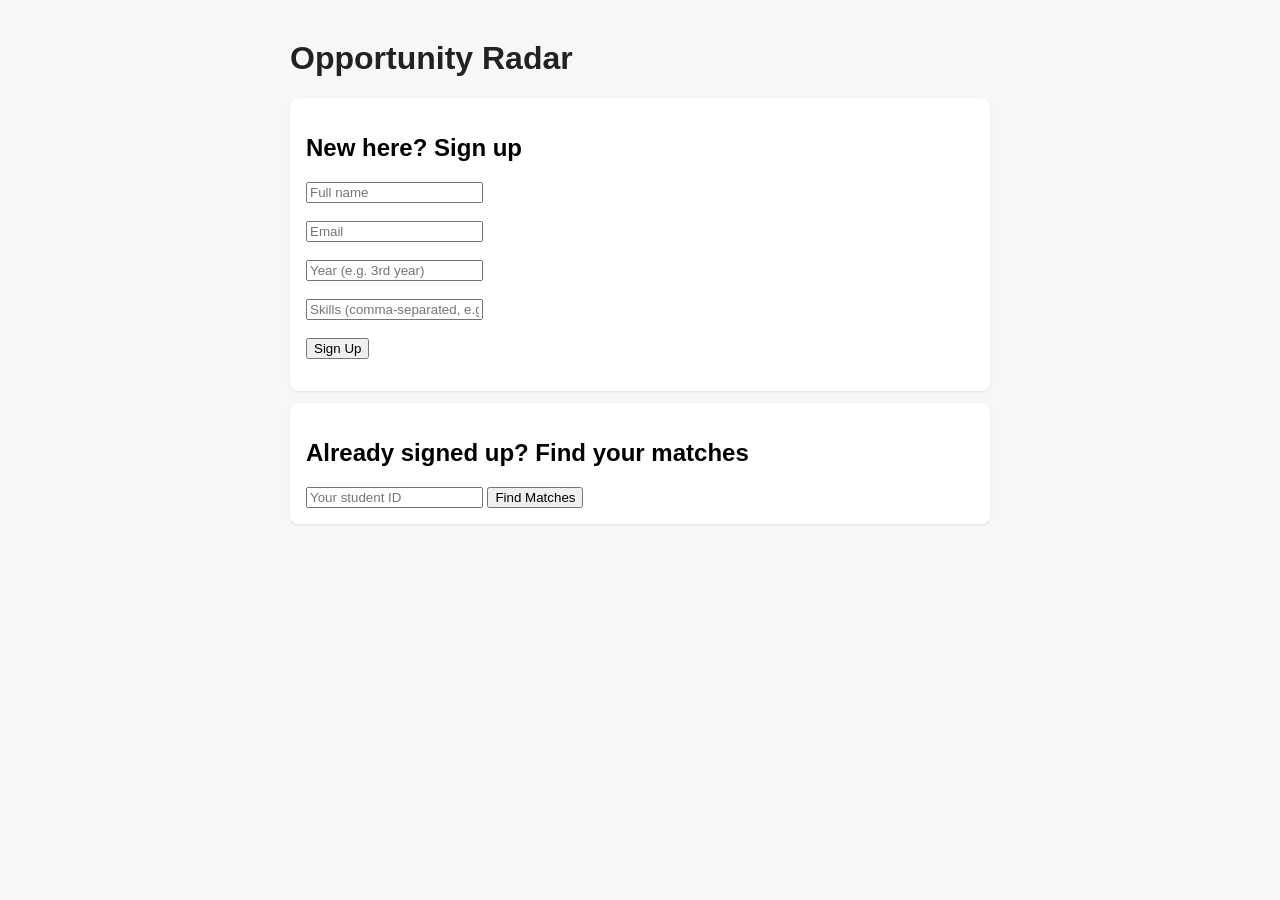
==== frontend/index.html @ 088f548d "Add signup form with auto-fill to matches" ====
<!DOCTYPE html>
<html lang="en">
<head>
  <meta charset="UTF-8">
  <title>Opportunity Radar</title>
  <style>
    body {
      font-family: Arial, sans-serif;
      max-width: 700px;
      margin: 40px auto;
      padding: 0 20px;
      background: #f7f7f7;
    }
    h1 {
      color: #222;
    }
    .card {
      background: white;
      border-radius: 8px;
      padding: 16px;
      margin-bottom: 12px;
      box-shadow: 0 1px 3px rgba(0,0,0,0.1);
    }
    .score {
      font-weight: bold;
      color: #0a7d32;
    }
  </style>
</head>
<body>
  <h1>Opportunity Radar</h1>

  <div class="card">
    <h2>New here? Sign up</h2>
    <input type="text" id="name" placeholder="Full name" /><br><br>
    <input type="email" id="email" placeholder="Email" /><br><br>
    <input type="text" id="year" placeholder="Year (e.g. 3rd year)" /><br><br>
    <input type="text" id="skills" placeholder="Skills (comma-separated, e.g. python,sql)" /><br><br>
    <button onclick="signup()">Sign Up</button>
    <p id="signupResult"></p>
  </div>

  <div class="card">
    <h2>Already signed up? Find your matches</h2>
    <input type="number" id="studentId" placeholder="Your student ID" />
    <button onclick="loadMatches()">Find Matches</button>
  </div>

  <div id="results"></div>

  <script>
    async function signup() {
      const name = document.getElementById("name").value;
      const email = document.getElementById("email").value;
      const year = document.getElementById("year").value;
      const skills = document.getElementById("skills").value;
      const resultEl = document.getElementById("signupResult");

      if (!name || !email || !year || !skills) {
        resultEl.innerHTML = "Please fill in all fields.";
        return;
      }

      resultEl.innerHTML = "Signing up...";

      try {
        const params = new URLSearchParams({ name, email, year, skills });
        const response = await fetch(`http://127.0.0.1:8000/students?${params}`, {
          method: "POST"
        });
        const data = await response.json();

        resultEl.innerHTML = `Signed up! Your student ID is <strong>${data.id}</strong>. Use it below to see your matches.`;
        document.getElementById("studentId").value = data.id;
      } catch (err) {
        resultEl.innerHTML = "Signup failed. Is the backend running?";
      }
    }

    async function loadMatches() {
      const studentId = document.getElementById("studentId").value;
      const resultsDiv = document.getElementById("results");
      resultsDiv.innerHTML = "Loading...";

      try {
        const response = await fetch(`http://127.0.0.1:8000/students/${studentId}/matches`);
        const data = await response.json();

        if (data.error) {
          resultsDiv.innerHTML = `<p>${data.error}</p>`;
          return;
        }

        resultsDiv.innerHTML = `<h2>Matches for ${data.student}</h2>`;
        data.matches.forEach(match => {
          resultsDiv.innerHTML += `
            <div class="card">
              <h3>${match.title}</h3>
              <p>Type: ${match.type} | Deadline: ${match.deadline}</p>
              <p class="score">Match Score: ${match.match_score}</p>
            </div>
          `;
        });
      } catch (err) {
        resultsDiv.innerHTML = "Error loading matches. Is the backend server running?";
      }
    }
  </script>
</body>
</html>
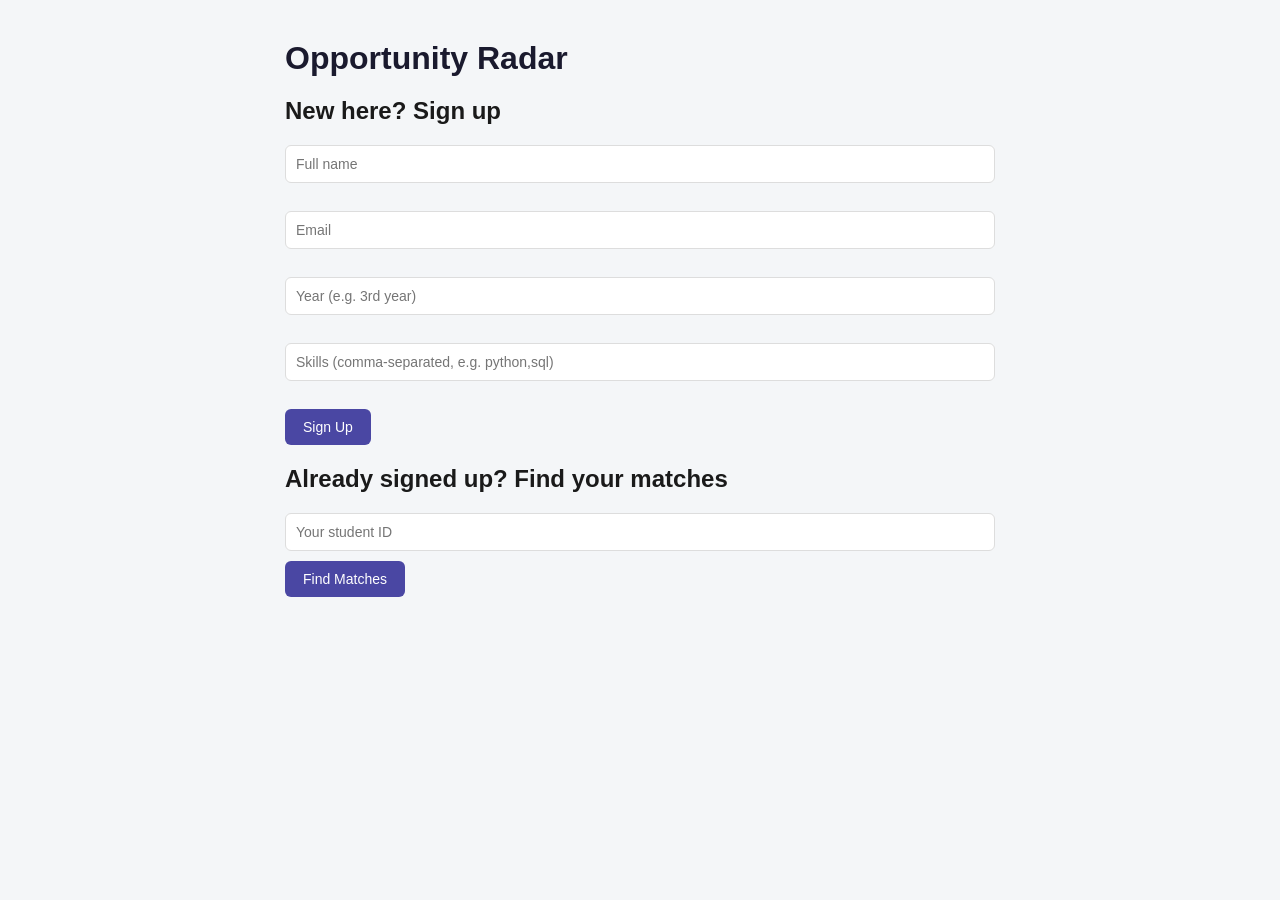
==== commit a63bba20: "Clean up test data, polish frontend styling and match score colors" ====
--- a/frontend/index.html
+++ b/frontend/index.html
@@ -4,28 +4,94 @@
   <meta charset="UTF-8">
   <title>Opportunity Radar</title>
   <style>
-    body {
-      font-family: Arial, sans-serif;
-      max-width: 700px;
-      margin: 40px auto;
-      padding: 0 20px;
-      background: #f7f7f7;
-    }
-    h1 {
-      color: #222;
-    }
-    .card {
-      background: white;
-      border-radius: 8px;
-      padding: 16px;
-      margin-bottom: 12px;
-      box-shadow: 0 1px 3px rgba(0,0,0,0.1);
-    }
-    .score {
-      font-weight: bold;
-      color: #0a7d32;
-    }
-  </style>
+  * {
+    box-sizing: border-box;
+  }
+  body {
+    font-family: 'Segoe UI', Arial, sans-serif;
+    max-width: 750px;
+    margin: 40px auto;
+    padding: 0 20px;
+    background: #f4f6f8;
+    color: #1a1a1a;
+  }
+  h1 {
+    color: #1a1a2e;
+    margin-bottom: 4px;
+  }
+  .subtitle {
+    color: #666;
+    margin-bottom: 24px;
+  }
+  .panel {
+    background: white;
+    border-radius: 10px;
+    padding: 20px;
+    margin-bottom: 20px;
+    box-shadow: 0 2px 6px rgba(0,0,0,0.08);
+  }
+  .panel h2 {
+    margin-top: 0;
+    font-size: 18px;
+    color: #1a1a2e;
+  }
+  input {
+    width: 100%;
+    padding: 10px;
+    margin-bottom: 10px;
+    border: 1px solid #ddd;
+    border-radius: 6px;
+    font-size: 14px;
+  }
+  button {
+    background: #4a47a3;
+    color: white;
+    border: none;
+    padding: 10px 18px;
+    border-radius: 6px;
+    font-size: 14px;
+    cursor: pointer;
+  }
+  button:hover {
+    background: #3a3880;
+  }
+  .match-card {
+    background: white;
+    border-radius: 10px;
+    padding: 16px 20px;
+    margin-bottom: 10px;
+    box-shadow: 0 1px 4px rgba(0,0,0,0.08);
+    border-left: 4px solid #ddd;
+  }
+  .match-card.high { border-left-color: #22a35e; }
+  .match-card.medium { border-left-color: #e3a008; }
+  .match-card.low { border-left-color: #ccc; }
+  .match-card h3 {
+    margin: 0 0 6px 0;
+    font-size: 16px;
+  }
+  .meta {
+    color: #777;
+    font-size: 13px;
+    margin: 4px 0;
+  }
+  .badge {
+    display: inline-block;
+    padding: 2px 8px;
+    border-radius: 12px;
+    font-size: 12px;
+    background: #eee;
+    color: #444;
+    text-transform: capitalize;
+  }
+  .score {
+    font-weight: bold;
+    font-size: 14px;
+  }
+  .score.high { color: #22a35e; }
+  .score.medium { color: #c78a00; }
+  .score.low { color: #999; }
+</style>
 </head>
 <body>
   <h1>Opportunity Radar</h1>
@@ -93,14 +159,18 @@
 
         resultsDiv.innerHTML = `<h2>Matches for ${data.student}</h2>`;
         data.matches.forEach(match => {
-          resultsDiv.innerHTML += `
-            <div class="card">
-              <h3>${match.title}</h3>
-              <p>Type: ${match.type} | Deadline: ${match.deadline}</p>
-              <p class="score">Match Score: ${match.match_score}</p>
-            </div>
-          `;
-        });
+  let level = "low";
+  if (match.match_score >= 0.6) level = "high";
+  else if (match.match_score >= 0.3) level = "medium";
+
+  resultsDiv.innerHTML += `
+    <div class="match-card ${level}">
+      <h3>${match.title}</h3>
+      <p class="meta"><span class="badge">${match.type}</span> &nbsp; Deadline: ${match.deadline}</p>
+      <p class="score ${level}">Match Score: ${Math.round(match.match_score * 100)}%</p>
+    </div>
+  `;
+});
       } catch (err) {
         resultsDiv.innerHTML = "Error loading matches. Is the backend server running?";
       }
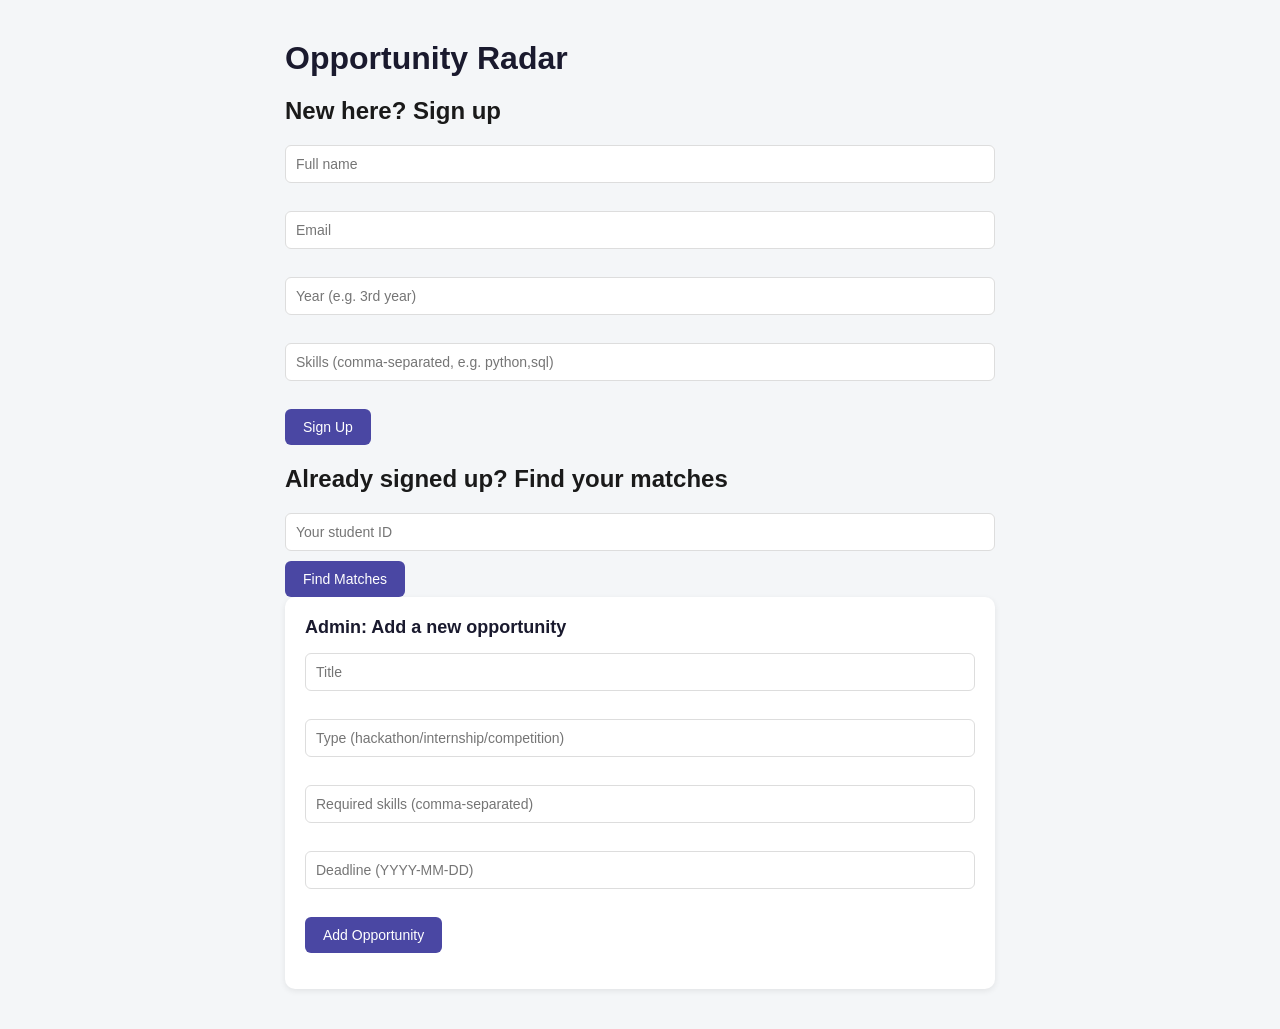
==== commit 9f3402c3: "Add admin form to create new opportunities from the frontend" ====
--- a/frontend/index.html
+++ b/frontend/index.html
@@ -88,6 +88,11 @@
     font-weight: bold;
     font-size: 14px;
   }
+  .breakdown {
+  font-size: 12px;
+  color: #999;
+  margin-top: 4px;
+}
   .score.high { color: #22a35e; }
   .score.medium { color: #c78a00; }
   .score.low { color: #999; }
@@ -112,6 +117,16 @@
     <button onclick="loadMatches()">Find Matches</button>
   </div>
 
+  <div class="panel">
+  <h2>Admin: Add a new opportunity</h2>
+  <input type="text" id="oppTitle" placeholder="Title" /><br><br>
+  <input type="text" id="oppType" placeholder="Type (hackathon/internship/competition)" /><br><br>
+  <input type="text" id="oppSkills" placeholder="Required skills (comma-separated)" /><br><br>
+  <input type="text" id="oppDeadline" placeholder="Deadline (YYYY-MM-DD)" /><br><br>
+  <button onclick="addOpportunity()">Add Opportunity</button>
+  <p id="addOppResult"></p>
+</div>
+
   <div id="results"></div>
 
   <script>
@@ -143,6 +158,39 @@
       }
     }
 
+    async function addOpportunity() {
+  const title = document.getElementById("oppTitle").value;
+  const type = document.getElementById("oppType").value;
+  const skills = document.getElementById("oppSkills").value;
+  const deadline = document.getElementById("oppDeadline").value;
+  const resultEl = document.getElementById("addOppResult");
+
+  if (!title || !type || !skills || !deadline) {
+    resultEl.innerHTML = "Please fill in all fields.";
+    return;
+  }
+
+  resultEl.innerHTML = "Adding...";
+
+  try {
+    const params = new URLSearchParams({ title, type, skills, deadline });
+    const response = await fetch(`http://127.0.0.1:8000/opportunities?${params}`, {
+      method: "POST"
+    });
+    const data = await response.json();
+
+    resultEl.innerHTML = `Added "${data.title}" successfully!`;
+
+    // Clear the form
+    document.getElementById("oppTitle").value = "";
+    document.getElementById("oppType").value = "";
+    document.getElementById("oppSkills").value = "";
+    document.getElementById("oppDeadline").value = "";
+  } catch (err) {
+    resultEl.innerHTML = "Failed to add opportunity. Is the backend running?";
+  }
+}
+
     async function loadMatches() {
       const studentId = document.getElementById("studentId").value;
       const resultsDiv = document.getElementById("results");
@@ -168,6 +216,7 @@
       <h3>${match.title}</h3>
       <p class="meta"><span class="badge">${match.type}</span> &nbsp; Deadline: ${match.deadline}</p>
       <p class="score ${level}">Match Score: ${Math.round(match.match_score * 100)}%</p>
+      <p class="breakdown">Skill fit: ${Math.round(match.skill_score * 100)}% &nbsp; | &nbsp; Urgency: ${Math.round(match.urgency_score * 100)}%</p>
     </div>
   `;
 });
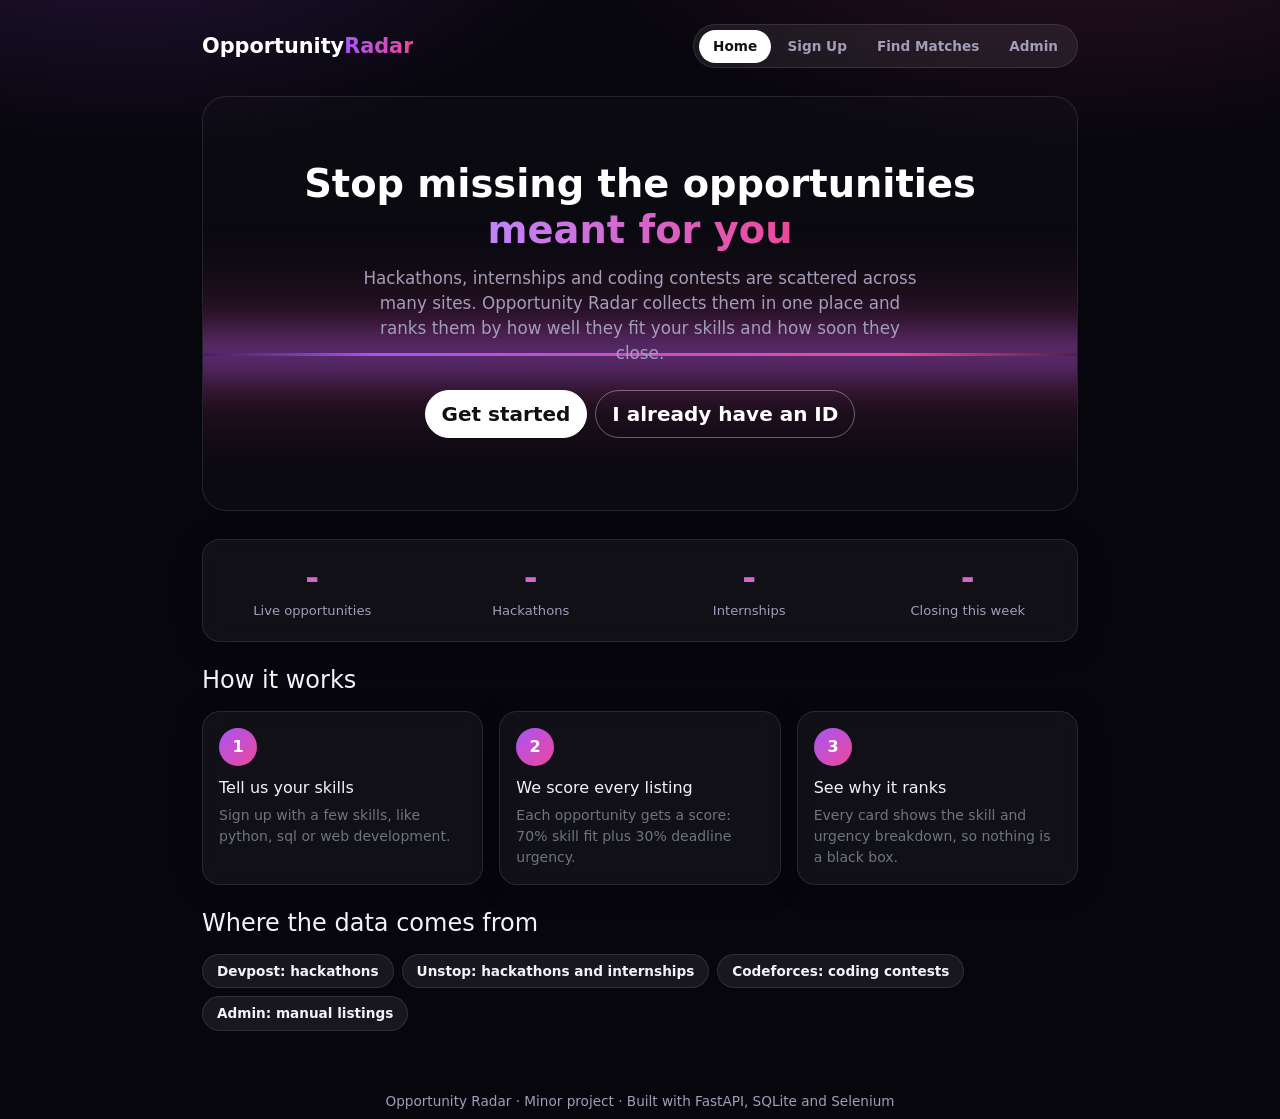
==== commit 5ac9d8f2: "Dark glow theme inspired by reference design" ====
--- a/frontend/index.html
+++ b/frontend/index.html
@@ -1,229 +1,148 @@
-<!DOCTYPE html>
-<html lang="en">
-<head>
-  <meta charset="UTF-8">
-  <title>Opportunity Radar</title>
-  <style>
-  * {
-    box-sizing: border-box;
-  }
-  body {
-    font-family: 'Segoe UI', Arial, sans-serif;
-    max-width: 750px;
-    margin: 40px auto;
-    padding: 0 20px;
-    background: #f4f6f8;
-    color: #1a1a1a;
-  }
-  h1 {
-    color: #1a1a2e;
-    margin-bottom: 4px;
-  }
-  .subtitle {
-    color: #666;
-    margin-bottom: 24px;
-  }
-  .panel {
-    background: white;
-    border-radius: 10px;
-    padding: 20px;
-    margin-bottom: 20px;
-    box-shadow: 0 2px 6px rgba(0,0,0,0.08);
-  }
-  .panel h2 {
-    margin-top: 0;
-    font-size: 18px;
-    color: #1a1a2e;
-  }
-  input {
-    width: 100%;
-    padding: 10px;
-    margin-bottom: 10px;
-    border: 1px solid #ddd;
-    border-radius: 6px;
-    font-size: 14px;
-  }
-  button {
-    background: #4a47a3;
-    color: white;
-    border: none;
-    padding: 10px 18px;
-    border-radius: 6px;
-    font-size: 14px;
-    cursor: pointer;
-  }
-  button:hover {
-    background: #3a3880;
-  }
-  .match-card {
-    background: white;
-    border-radius: 10px;
-    padding: 16px 20px;
-    margin-bottom: 10px;
-    box-shadow: 0 1px 4px rgba(0,0,0,0.08);
-    border-left: 4px solid #ddd;
-  }
-  .match-card.high { border-left-color: #22a35e; }
-  .match-card.medium { border-left-color: #e3a008; }
-  .match-card.low { border-left-color: #ccc; }
-  .match-card h3 {
-    margin: 0 0 6px 0;
-    font-size: 16px;
-  }
-  .meta {
-    color: #777;
-    font-size: 13px;
-    margin: 4px 0;
-  }
-  .badge {
-    display: inline-block;
-    padding: 2px 8px;
-    border-radius: 12px;
-    font-size: 12px;
-    background: #eee;
-    color: #444;
-    text-transform: capitalize;
-  }
-  .score {
-    font-weight: bold;
-    font-size: 14px;
-  }
-  .breakdown {
-  font-size: 12px;
-  color: #999;
-  margin-top: 4px;
-}
-  .score.high { color: #22a35e; }
-  .score.medium { color: #c78a00; }
-  .score.low { color: #999; }
-</style>
-</head>
-<body>
-  <h1>Opportunity Radar</h1>
+<!doctype html>
+<html lang="en" data-bs-theme="dark">
+  <head>
+    <meta charset="UTF-8" />
+    <meta name="viewport" content="width=device-width, initial-scale=1" />
+    <title>Opportunity Radar</title>
+    <link
+      href="https://cdn.jsdelivr.net/npm/bootstrap@5.3.3/dist/css/bootstrap.min.css"
+      rel="stylesheet"
+    />
+    <link rel="stylesheet" href="style.css" />
+  </head>
+  <body>
+    <main class="container py-4" style="max-width: 900px">
+      <div class="topbar">
+        <a class="logo" href="index.html">Opportunity<span>Radar</span></a>
+        <ul class="nav nav-pills">
+          <li class="nav-item">
+            <a class="nav-link active" href="index.html">Home</a>
+          </li>
+          <li class="nav-item">
+            <a class="nav-link" href="signup.html">Sign Up</a>
+          </li>
+          <li class="nav-item">
+            <a class="nav-link" href="matches.html">Find Matches</a>
+          </li>
+          <li class="nav-item">
+            <a class="nav-link" href="admin.html">Admin</a>
+          </li>
+        </ul>
+      </div>
 
-  <div class="card">
-    <h2>New here? Sign up</h2>
-    <input type="text" id="name" placeholder="Full name" /><br><br>
-    <input type="email" id="email" placeholder="Email" /><br><br>
-    <input type="text" id="year" placeholder="Year (e.g. 3rd year)" /><br><br>
-    <input type="text" id="skills" placeholder="Skills (comma-separated, e.g. python,sql)" /><br><br>
-    <button onclick="signup()">Sign Up</button>
-    <p id="signupResult"></p>
-  </div>
+      <section class="hero">
+        <h1>
+          Stop missing the opportunities <span class="grad">meant for you</span>
+        </h1>
+        <p>
+          Hackathons, internships and coding contests are scattered across many
+          sites. Opportunity Radar collects them in one place and ranks them by
+          how well they fit your skills and how soon they close.
+        </p>
+        <div class="d-flex flex-wrap gap-2 mt-4">
+          <a href="signup.html" class="btn btn-accent btn-lg">Get started</a>
+          <a href="matches.html" class="btn btn-ghost btn-lg"
+            >I already have an ID</a
+          >
+        </div>
+      </section>
 
-  <div class="card">
-    <h2>Already signed up? Find your matches</h2>
-    <input type="number" id="studentId" placeholder="Your student ID" />
-    <button onclick="loadMatches()">Find Matches</button>
-  </div>
+      <div class="card mb-4">
+        <div class="row g-0">
+          <div class="col-6 col-md-3 stat">
+            <div class="num" id="sTotal">-</div>
+            <div class="lbl">Live opportunities</div>
+          </div>
+          <div class="col-6 col-md-3 stat">
+            <div class="num" id="sHack">-</div>
+            <div class="lbl">Hackathons</div>
+          </div>
+          <div class="col-6 col-md-3 stat">
+            <div class="num" id="sIntern">-</div>
+            <div class="lbl">Internships</div>
+          </div>
+          <div class="col-6 col-md-3 stat">
+            <div class="num" id="sWeek">-</div>
+            <div class="lbl">Closing this week</div>
+          </div>
+        </div>
+      </div>
 
-  <div class="panel">
-  <h2>Admin: Add a new opportunity</h2>
-  <input type="text" id="oppTitle" placeholder="Title" /><br><br>
-  <input type="text" id="oppType" placeholder="Type (hackathon/internship/competition)" /><br><br>
-  <input type="text" id="oppSkills" placeholder="Required skills (comma-separated)" /><br><br>
-  <input type="text" id="oppDeadline" placeholder="Deadline (YYYY-MM-DD)" /><br><br>
-  <button onclick="addOpportunity()">Add Opportunity</button>
-  <p id="addOppResult"></p>
-</div>
+      <h2 class="h4 mb-3">How it works</h2>
+      <div class="row g-3 mb-4">
+        <div class="col-md-4">
+          <div class="card h-100">
+            <div class="card-body">
+              <div class="step-num">1</div>
+              <h3 class="h6">Tell us your skills</h3>
+              <p class="text-secondary small mb-0">
+                Sign up with a few skills, like python, sql or web development.
+              </p>
+            </div>
+          </div>
+        </div>
+        <div class="col-md-4">
+          <div class="card h-100">
+            <div class="card-body">
+              <div class="step-num">2</div>
+              <h3 class="h6">We score every listing</h3>
+              <p class="text-secondary small mb-0">
+                Each opportunity gets a score: 70% skill fit plus 30% deadline
+                urgency.
+              </p>
+            </div>
+          </div>
+        </div>
+        <div class="col-md-4">
+          <div class="card h-100">
+            <div class="card-body">
+              <div class="step-num">3</div>
+              <h3 class="h6">See why it ranks</h3>
+              <p class="text-secondary small mb-0">
+                Every card shows the skill and urgency breakdown, so nothing is
+                a black box.
+              </p>
+            </div>
+          </div>
+        </div>
+      </div>
 
-  <div id="results"></div>
+      <h2 class="h4 mb-3">Where the data comes from</h2>
+      <div class="d-flex flex-wrap gap-2 mb-2">
+        <span class="source-pill">Devpost: hackathons</span>
+        <span class="source-pill">Unstop: hackathons and internships</span>
+        <span class="source-pill">Codeforces: coding contests</span>
+        <span class="source-pill">Admin: manual listings</span>
+      </div>
+    </main>
 
-  <script>
-    async function signup() {
-      const name = document.getElementById("name").value;
-      const email = document.getElementById("email").value;
-      const year = document.getElementById("year").value;
-      const skills = document.getElementById("skills").value;
-      const resultEl = document.getElementById("signupResult");
+    <footer>
+      Opportunity Radar &middot; Minor project &middot; Built with FastAPI,
+      SQLite and Selenium
+    </footer>
 
-      if (!name || !email || !year || !skills) {
-        resultEl.innerHTML = "Please fill in all fields.";
-        return;
+    <script>
+      function daysLeft(d) {
+        const t = new Date();
+        t.setHours(0, 0, 0, 0);
+        return Math.round((new Date(d + "T00:00:00") - t) / 86400000);
       }
-
-      resultEl.innerHTML = "Signing up...";
-
-      try {
-        const params = new URLSearchParams({ name, email, year, skills });
-        const response = await fetch(`http://127.0.0.1:8000/students?${params}`, {
-          method: "POST"
-        });
-        const data = await response.json();
-
-        resultEl.innerHTML = `Signed up! Your student ID is <strong>${data.id}</strong>. Use it below to see your matches.`;
-        document.getElementById("studentId").value = data.id;
-      } catch (err) {
-        resultEl.innerHTML = "Signup failed. Is the backend running?";
-      }
-    }
-
-    async function addOpportunity() {
-  const title = document.getElementById("oppTitle").value;
-  const type = document.getElementById("oppType").value;
-  const skills = document.getElementById("oppSkills").value;
-  const deadline = document.getElementById("oppDeadline").value;
-  const resultEl = document.getElementById("addOppResult");
-
-  if (!title || !type || !skills || !deadline) {
-    resultEl.innerHTML = "Please fill in all fields.";
-    return;
-  }
-
-  resultEl.innerHTML = "Adding...";
-
-  try {
-    const params = new URLSearchParams({ title, type, skills, deadline });
-    const response = await fetch(`http://127.0.0.1:8000/opportunities?${params}`, {
-      method: "POST"
-    });
-    const data = await response.json();
-
-    resultEl.innerHTML = `Added "${data.title}" successfully!`;
-
-    // Clear the form
-    document.getElementById("oppTitle").value = "";
-    document.getElementById("oppType").value = "";
-    document.getElementById("oppSkills").value = "";
-    document.getElementById("oppDeadline").value = "";
-  } catch (err) {
-    resultEl.innerHTML = "Failed to add opportunity. Is the backend running?";
-  }
-}
-
-    async function loadMatches() {
-      const studentId = document.getElementById("studentId").value;
-      const resultsDiv = document.getElementById("results");
-      resultsDiv.innerHTML = "Loading...";
-
-      try {
-        const response = await fetch(`http://127.0.0.1:8000/students/${studentId}/matches`);
-        const data = await response.json();
-
-        if (data.error) {
-          resultsDiv.innerHTML = `<p>${data.error}</p>`;
-          return;
-        }
-
-        resultsDiv.innerHTML = `<h2>Matches for ${data.student}</h2>`;
-        data.matches.forEach(match => {
-  let level = "low";
-  if (match.match_score >= 0.6) level = "high";
-  else if (match.match_score >= 0.3) level = "medium";
-
-  resultsDiv.innerHTML += `
-    <div class="match-card ${level}">
-      <h3>${match.title}</h3>
-      <p class="meta"><span class="badge">${match.type}</span> &nbsp; Deadline: ${match.deadline}</p>
-      <p class="score ${level}">Match Score: ${Math.round(match.match_score * 100)}%</p>
-      <p class="breakdown">Skill fit: ${Math.round(match.skill_score * 100)}% &nbsp; | &nbsp; Urgency: ${Math.round(match.urgency_score * 100)}%</p>
-    </div>
-  `;
-});
-      } catch (err) {
-        resultsDiv.innerHTML = "Error loading matches. Is the backend server running?";
-      }
-    }
-  </script>
-</body>
-</html>+      fetch("http://127.0.0.1:8000/opportunities")
+        .then((r) => r.json())
+        .then((list) => {
+          const open = list.filter((o) => daysLeft(o.deadline) >= 0);
+          document.getElementById("sTotal").textContent = open.length;
+          document.getElementById("sHack").textContent = open.filter(
+            (o) => o.type === "hackathon",
+          ).length;
+          document.getElementById("sIntern").textContent = open.filter(
+            (o) => o.type === "internship",
+          ).length;
+          document.getElementById("sWeek").textContent = open.filter(
+            (o) => daysLeft(o.deadline) <= 7,
+          ).length;
+        })
+        .catch(() => {}); // if the backend is off, the stats just stay as "-"
+    </script>
+  </body>
+</html>
--- a/frontend/style.css
+++ b/frontend/style.css
@@ -0,0 +1,325 @@
+:root {
+  --brand: #a855f7; /* purple */
+  --brand-dark: #9333ea;
+  --brand-rgb: 168, 85, 247;
+  --pink: #ec4899; /* magenta glow */
+  --page-bg: #07060d; /* near-black with a purple tint */
+  --card-bg: rgba(255, 255, 255, 0.045);
+  --ink: #f4f1fb;
+  --muted: #a39db8;
+  --line: rgba(255, 255, 255, 0.1);
+  --soft: rgba(255, 255, 255, 0.07);
+}
+
+[data-bs-theme="dark"] {
+  --bs-primary: var(--brand);
+  --bs-primary-rgb: var(--brand-rgb);
+  --bs-body-bg: var(--page-bg);
+  --bs-body-color: var(--ink);
+  --bs-secondary-color: var(--muted);
+  --bs-border-color: var(--line);
+  --bs-link-color: #c084fc;
+  --bs-link-hover-color: #e9d5ff;
+}
+
+body {
+  background:
+    radial-gradient(
+      900px 400px at 85% -10%,
+      rgba(236, 72, 153, 0.16),
+      transparent 60%
+    ),
+    radial-gradient(
+      800px 400px at 10% -10%,
+      rgba(168, 85, 247, 0.18),
+      transparent 60%
+    ),
+    var(--page-bg);
+  background-attachment: fixed;
+  color: var(--ink);
+  min-height: 100vh;
+  display: flex;
+  flex-direction: column;
+}
+main {
+  flex: 1;
+}
+
+/* Top bar: glass pill nav */
+.topbar {
+  display: flex;
+  justify-content: space-between;
+  align-items: center;
+  flex-wrap: wrap;
+  gap: 12px;
+  margin-bottom: 28px;
+}
+.logo {
+  font-weight: 800;
+  font-size: 1.3rem;
+  color: #fff;
+  text-decoration: none;
+}
+.logo span {
+  background: linear-gradient(90deg, var(--brand), var(--pink));
+  -webkit-background-clip: text;
+  background-clip: text;
+  color: transparent;
+}
+.nav-pills {
+  background: var(--soft);
+  border: 1px solid var(--line);
+  border-radius: 999px;
+  padding: 5px;
+  gap: 2px;
+  backdrop-filter: blur(8px);
+}
+.nav-pills .nav-link {
+  color: var(--muted);
+  font-weight: 600;
+  font-size: 0.85rem;
+  border-radius: 999px;
+  padding: 6px 14px;
+}
+.nav-pills .nav-link:hover:not(.active) {
+  color: #fff;
+}
+.nav-pills .nav-link.active {
+  background: #fff;
+  color: #111;
+}
+
+/* Hero with glowing horizon line */
+.hero {
+  position: relative;
+  overflow: hidden;
+  text-align: center;
+  padding: 64px 28px 72px;
+  margin-bottom: 28px;
+  border-radius: 24px;
+  background: rgba(255, 255, 255, 0.02);
+  border: 1px solid var(--line);
+}
+.hero::before {
+  /* the glowing horizon */
+  content: "";
+  position: absolute;
+  left: -10%;
+  right: -10%;
+  top: 62%;
+  height: 3px;
+  background: linear-gradient(
+    90deg,
+    transparent,
+    var(--brand) 25%,
+    var(--pink) 75%,
+    transparent
+  );
+  box-shadow:
+    0 0 40px 14px rgba(var(--brand-rgb), 0.55),
+    0 0 90px 30px rgba(236, 72, 153, 0.35);
+}
+.hero > * {
+  position: relative;
+  z-index: 1;
+}
+.hero h1 {
+  font-weight: 800;
+  font-size: 2.4rem;
+  margin-bottom: 12px;
+  color: #fff;
+}
+.hero p {
+  color: var(--muted);
+  max-width: 560px;
+  margin: 0 auto;
+  font-size: 1.05rem;
+}
+.hero .d-flex {
+  justify-content: center;
+}
+.hero.small {
+  padding: 34px 28px 40px;
+}
+.hero.small h1 {
+  font-size: 1.7rem;
+  margin-bottom: 6px;
+}
+.hero.small p {
+  font-size: 0.98rem;
+}
+.hero.small::before {
+  top: 88%;
+  box-shadow:
+    0 0 30px 10px rgba(var(--brand-rgb), 0.45),
+    0 0 70px 20px rgba(236, 72, 153, 0.25);
+}
+.grad {
+  background: linear-gradient(90deg, #c084fc, var(--pink));
+  -webkit-background-clip: text;
+  background-clip: text;
+  color: transparent;
+}
+
+/* Buttons */
+.btn-primary {
+  --bs-btn-bg: var(--brand);
+  --bs-btn-border-color: var(--brand);
+  --bs-btn-hover-bg: var(--brand-dark);
+  --bs-btn-hover-border-color: var(--brand-dark);
+  --bs-btn-active-bg: var(--brand-dark);
+  --bs-btn-active-border-color: var(--brand-dark);
+  border-radius: 999px;
+  font-weight: 600;
+}
+.btn-accent {
+  background: #fff;
+  border-color: #fff;
+  color: #111;
+  font-weight: 700;
+  border-radius: 999px;
+}
+.btn-accent:hover {
+  background: #e9d5ff;
+  border-color: #e9d5ff;
+  color: #111;
+}
+.btn-ghost {
+  border: 1px solid rgba(255, 255, 255, 0.35);
+  color: #fff;
+  font-weight: 600;
+  border-radius: 999px;
+}
+.btn-ghost:hover {
+  background: rgba(255, 255, 255, 0.1);
+  color: #fff;
+}
+
+/* Glass cards and forms */
+.card {
+  background: var(--card-bg);
+  border: 1px solid var(--line);
+  border-radius: 18px;
+  backdrop-filter: blur(10px);
+  box-shadow: 0 4px 24px rgba(0, 0, 0, 0.35);
+  color: var(--ink);
+}
+.form-control,
+.form-select {
+  background-color: rgba(255, 255, 255, 0.05);
+  border-color: var(--line);
+  color: var(--ink);
+  padding: 0.6rem 0.8rem;
+}
+.form-control::placeholder {
+  color: #7d7794;
+}
+.form-control:focus,
+.form-select:focus {
+  background-color: rgba(255, 255, 255, 0.08);
+  border-color: var(--brand);
+  color: #fff;
+  box-shadow: 0 0 0 3px rgba(var(--brand-rgb), 0.25);
+}
+.form-select option {
+  background: #14111f;
+  color: #fff;
+}
+.form-check-input {
+  background-color: rgba(255, 255, 255, 0.1);
+  border-color: var(--line);
+}
+.form-check-input:checked {
+  background-color: var(--brand);
+  border-color: var(--brand);
+}
+
+/* Stats */
+.stat {
+  text-align: center;
+  padding: 20px 10px;
+}
+.stat .num {
+  font-size: 2.1rem;
+  font-weight: 800;
+  line-height: 1.1;
+  background: linear-gradient(90deg, #c084fc, var(--pink));
+  -webkit-background-clip: text;
+  background-clip: text;
+  color: transparent;
+}
+.stat .lbl {
+  font-size: 0.82rem;
+  color: var(--muted);
+  margin-top: 4px;
+}
+
+/* How it works */
+.step-num {
+  width: 38px;
+  height: 38px;
+  border-radius: 50%;
+  background: linear-gradient(135deg, var(--brand), var(--pink));
+  color: #fff;
+  display: flex;
+  align-items: center;
+  justify-content: center;
+  font-weight: 800;
+  margin-bottom: 12px;
+}
+
+/* Result cards */
+.match-card {
+  transition:
+    transform 0.15s,
+    border-color 0.15s,
+    box-shadow 0.15s;
+}
+.match-card:hover {
+  transform: translateY(-2px);
+  border-color: rgba(var(--brand-rgb), 0.55);
+  box-shadow: 0 8px 30px rgba(var(--brand-rgb), 0.22);
+}
+.score-num {
+  font-size: 1.5rem;
+  font-weight: 800;
+  white-space: nowrap;
+}
+.progress {
+  background: rgba(255, 255, 255, 0.08);
+}
+.chip {
+  font-size: 0.75rem;
+  background: var(--soft) !important;
+  color: #cfc9e4 !important;
+  border: 1px solid var(--line) !important;
+  font-weight: 500;
+}
+.empty-state {
+  text-align: center;
+  padding: 48px 20px;
+  color: var(--muted);
+}
+.empty-state .big {
+  font-size: 2.6rem;
+}
+
+.source-pill {
+  background: var(--soft);
+  border: 1px solid var(--line);
+  border-radius: 999px;
+  padding: 6px 14px;
+  font-size: 0.85rem;
+  font-weight: 600;
+  color: var(--ink);
+}
+
+.alert {
+  border-radius: 12px;
+}
+footer {
+  text-align: center;
+  color: var(--muted);
+  font-size: 0.85rem;
+  padding: 28px 0 8px;
+}
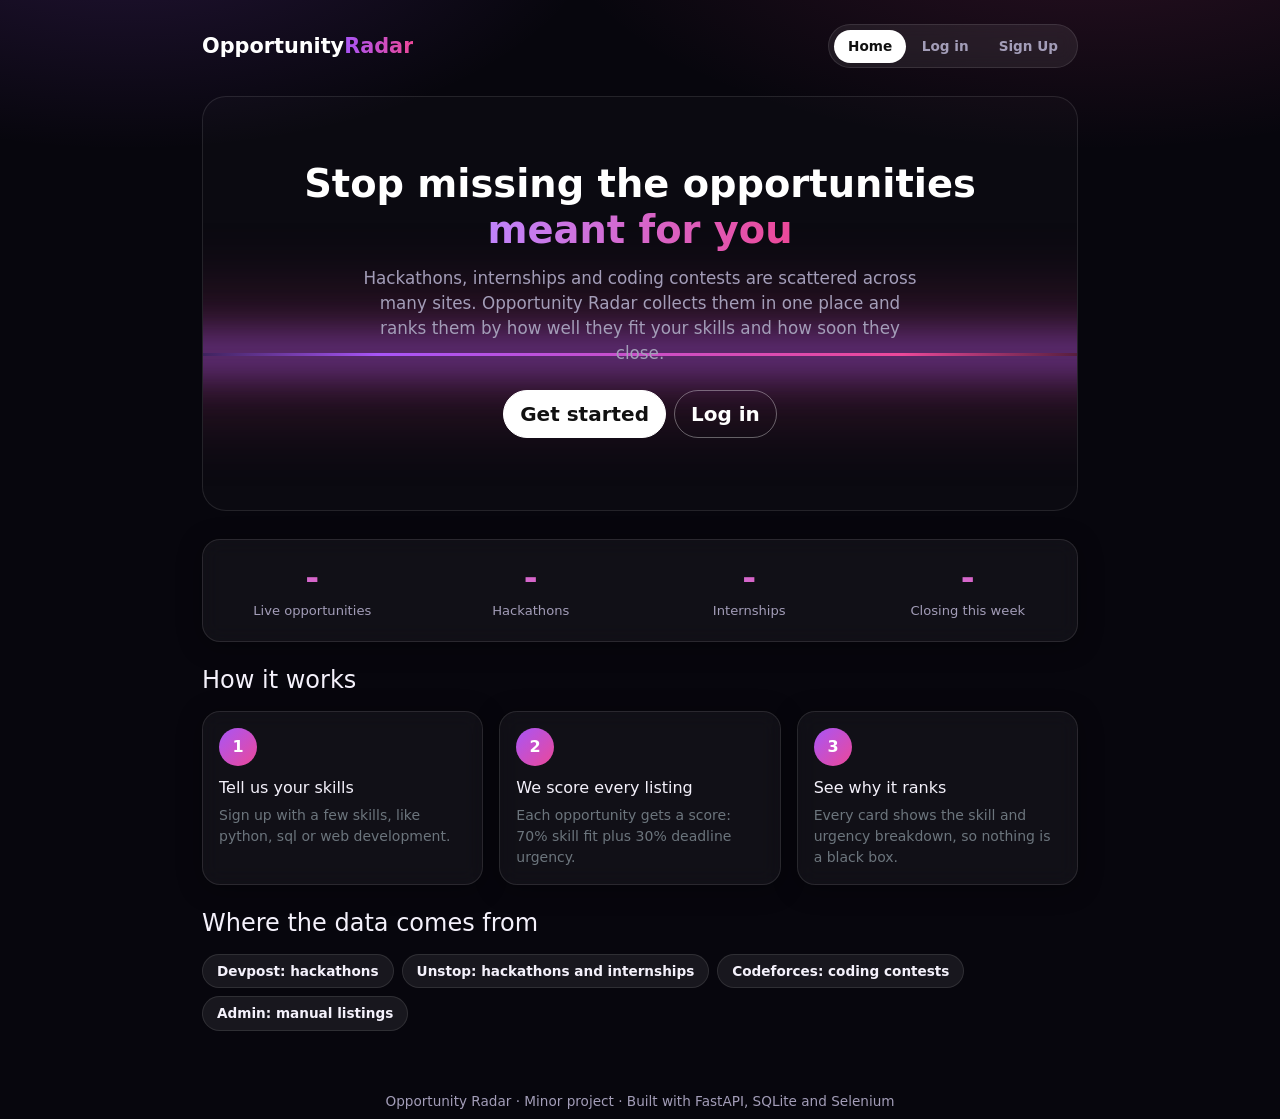
==== commit 90d43493: "Add login: password hashing, signed tokens, admin-only listings, new frontend" ====
--- a/frontend/index.html
+++ b/frontend/index.html
@@ -14,20 +14,7 @@
     <main class="container py-4" style="max-width: 900px">
       <div class="topbar">
         <a class="logo" href="index.html">Opportunity<span>Radar</span></a>
-        <ul class="nav nav-pills">
-          <li class="nav-item">
-            <a class="nav-link active" href="index.html">Home</a>
-          </li>
-          <li class="nav-item">
-            <a class="nav-link" href="signup.html">Sign Up</a>
-          </li>
-          <li class="nav-item">
-            <a class="nav-link" href="matches.html">Find Matches</a>
-          </li>
-          <li class="nav-item">
-            <a class="nav-link" href="admin.html">Admin</a>
-          </li>
-        </ul>
+        <ul class="nav nav-pills" id="nav"></ul>
       </div>
 
       <section class="hero">
@@ -39,12 +26,7 @@
           sites. Opportunity Radar collects them in one place and ranks them by
           how well they fit your skills and how soon they close.
         </p>
-        <div class="d-flex flex-wrap gap-2 mt-4">
-          <a href="signup.html" class="btn btn-accent btn-lg">Get started</a>
-          <a href="matches.html" class="btn btn-ghost btn-lg"
-            >I already have an ID</a
-          >
-        </div>
+        <div class="d-flex flex-wrap gap-2 mt-4" id="heroButtons"></div>
       </section>
 
       <div class="card mb-4">
@@ -121,13 +103,22 @@
       SQLite and Selenium
     </footer>
 
+    <script src="auth.js"></script>
     <script>
+      renderNav("home");
+
+      // Hero buttons depend on whether the user is logged in
+      document.getElementById("heroButtons").innerHTML = getSession()
+        ? '<a href="matches.html" class="btn btn-accent btn-lg">See my matches</a>'
+        : '<a href="signup.html" class="btn btn-accent btn-lg">Get started</a>' +
+          '<a href="login.html" class="btn btn-ghost btn-lg">Log in</a>';
+
       function daysLeft(d) {
         const t = new Date();
         t.setHours(0, 0, 0, 0);
         return Math.round((new Date(d + "T00:00:00") - t) / 86400000);
       }
-      fetch("http://127.0.0.1:8000/opportunities")
+      fetch(`${API}/opportunities`)
         .then((r) => r.json())
         .then((list) => {
           const open = list.filter((o) => daysLeft(o.deadline) >= 0);
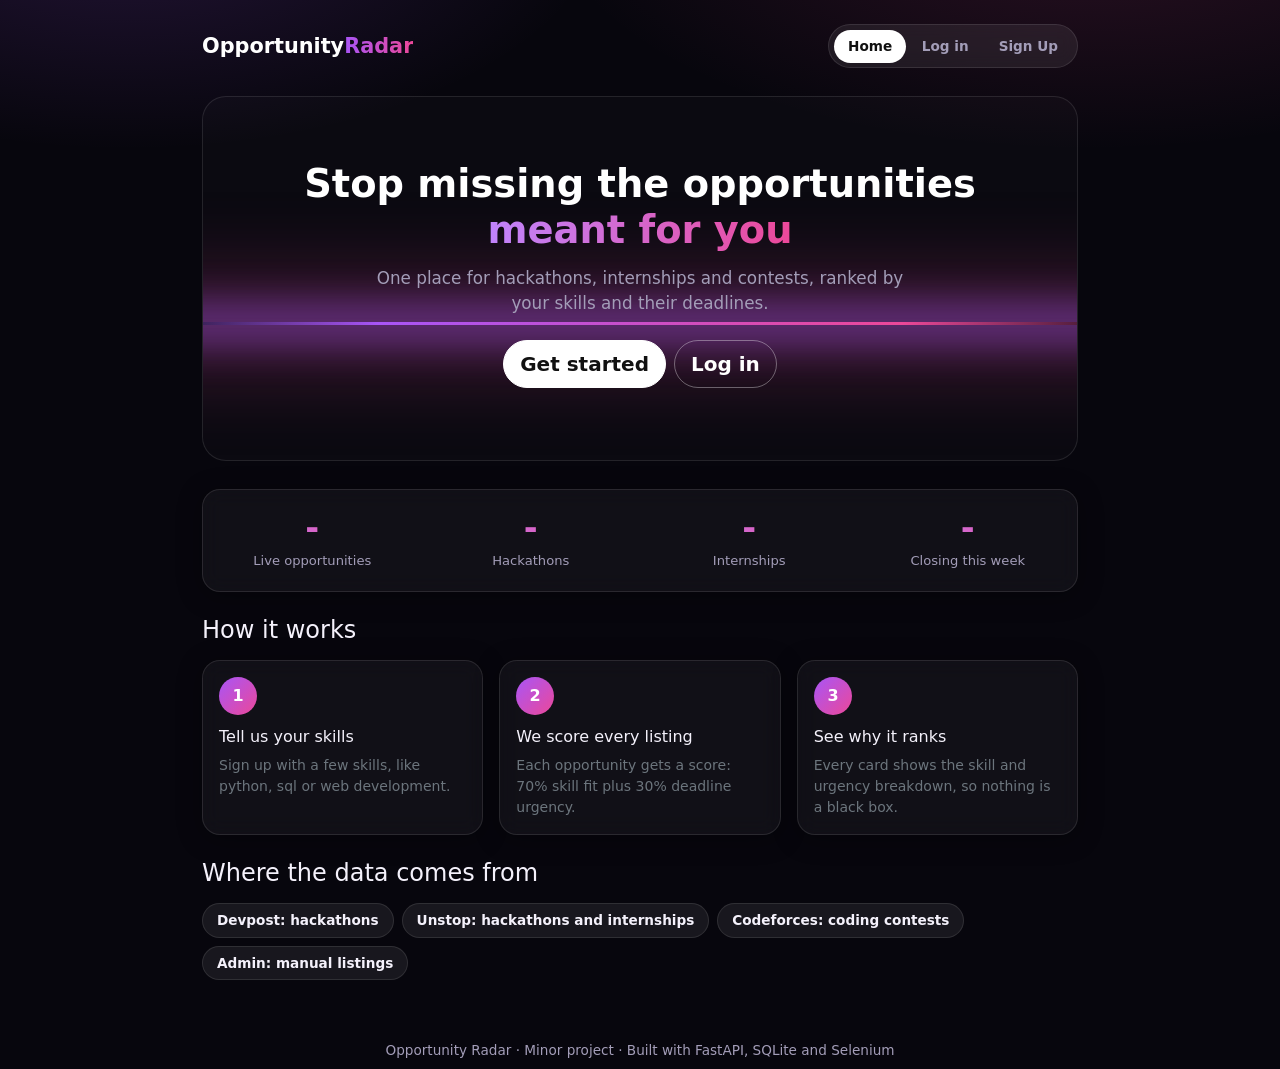
==== commit afe27590: "Shorten homepage tagline" ====
--- a/frontend/index.html
+++ b/frontend/index.html
@@ -22,9 +22,8 @@
           Stop missing the opportunities <span class="grad">meant for you</span>
         </h1>
         <p>
-          Hackathons, internships and coding contests are scattered across many
-          sites. Opportunity Radar collects them in one place and ranks them by
-          how well they fit your skills and how soon they close.
+          One place for hackathons, internships and contests, ranked by your
+          skills and their deadlines.
         </p>
         <div class="d-flex flex-wrap gap-2 mt-4" id="heroButtons"></div>
       </section>
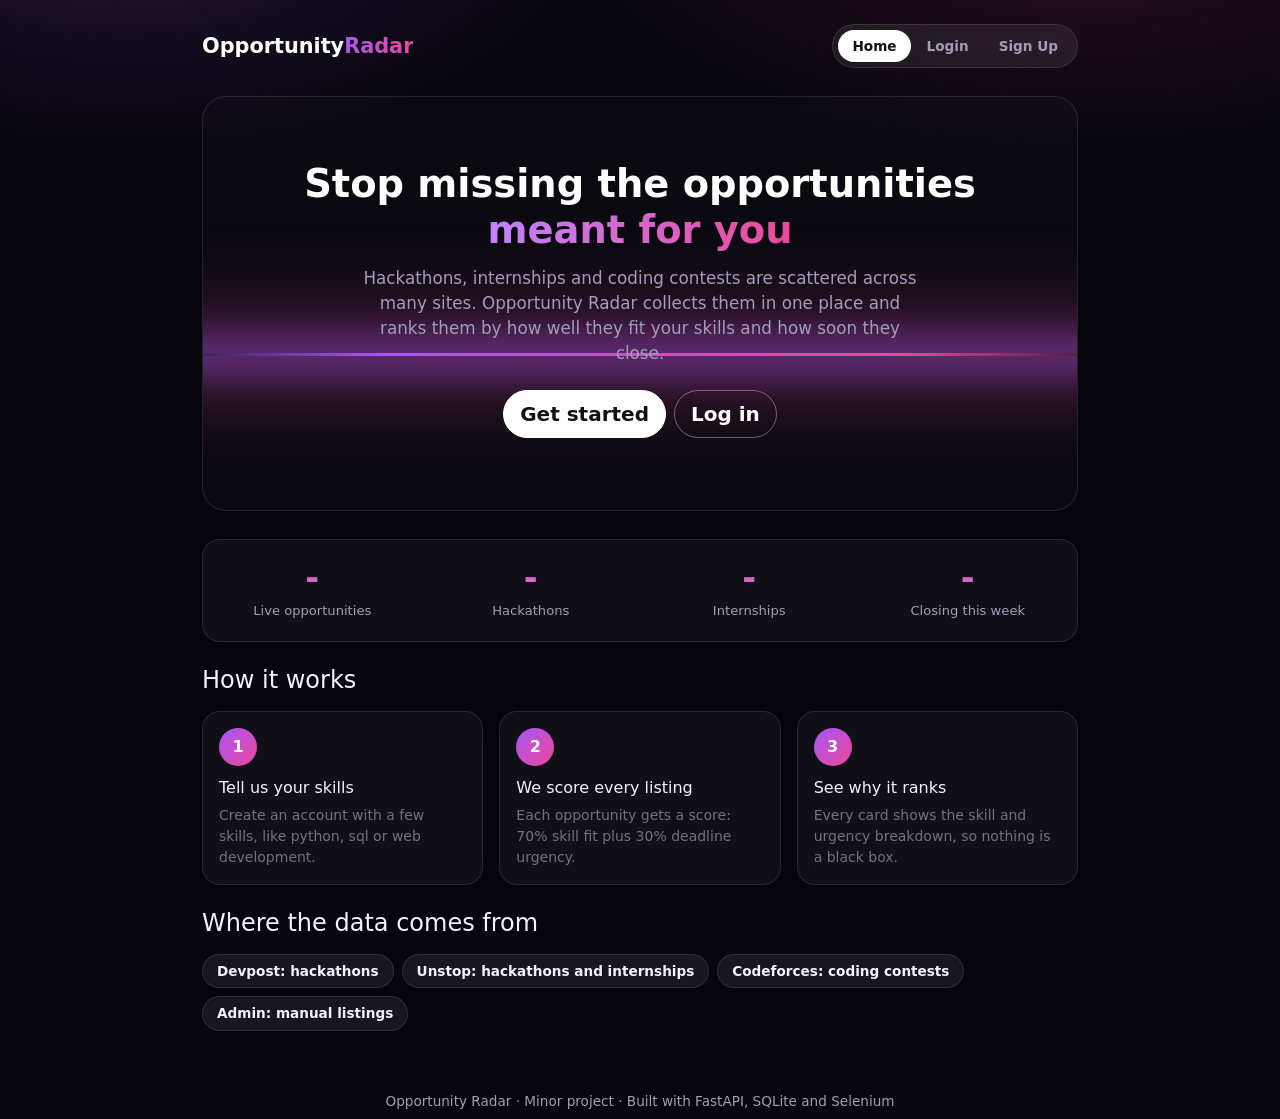
==== commit e92ae7df: "Add login: JWT-style auth, login page, protected admin" ====
--- a/frontend/index.html
+++ b/frontend/index.html
@@ -22,8 +22,9 @@
           Stop missing the opportunities <span class="grad">meant for you</span>
         </h1>
         <p>
-          One place for hackathons, internships and contests, ranked by your
-          skills and their deadlines.
+          Hackathons, internships and coding contests are scattered across many
+          sites. Opportunity Radar collects them in one place and ranks them by
+          how well they fit your skills and how soon they close.
         </p>
         <div class="d-flex flex-wrap gap-2 mt-4" id="heroButtons"></div>
       </section>
@@ -57,7 +58,8 @@
               <div class="step-num">1</div>
               <h3 class="h6">Tell us your skills</h3>
               <p class="text-secondary small mb-0">
-                Sign up with a few skills, like python, sql or web development.
+                Create an account with a few skills, like python, sql or web
+                development.
               </p>
             </div>
           </div>
@@ -107,8 +109,8 @@
       renderNav("home");
 
       // Hero buttons depend on whether the user is logged in
-      document.getElementById("heroButtons").innerHTML = getSession()
-        ? '<a href="matches.html" class="btn btn-accent btn-lg">See my matches</a>'
+      document.getElementById("heroButtons").innerHTML = getToken()
+        ? '<a href="matches.html" class="btn btn-accent btn-lg">Go to my matches</a>'
         : '<a href="signup.html" class="btn btn-accent btn-lg">Get started</a>' +
           '<a href="login.html" class="btn btn-ghost btn-lg">Log in</a>';
 
@@ -117,7 +119,9 @@
         t.setHours(0, 0, 0, 0);
         return Math.round((new Date(d + "T00:00:00") - t) / 86400000);
       }
-      fetch(`${API}/opportunities`)
+
+      // Live stats from the public opportunities endpoint
+      fetch(API + "/opportunities")
         .then((r) => r.json())
         .then((list) => {
           const open = list.filter((o) => daysLeft(o.deadline) >= 0);
